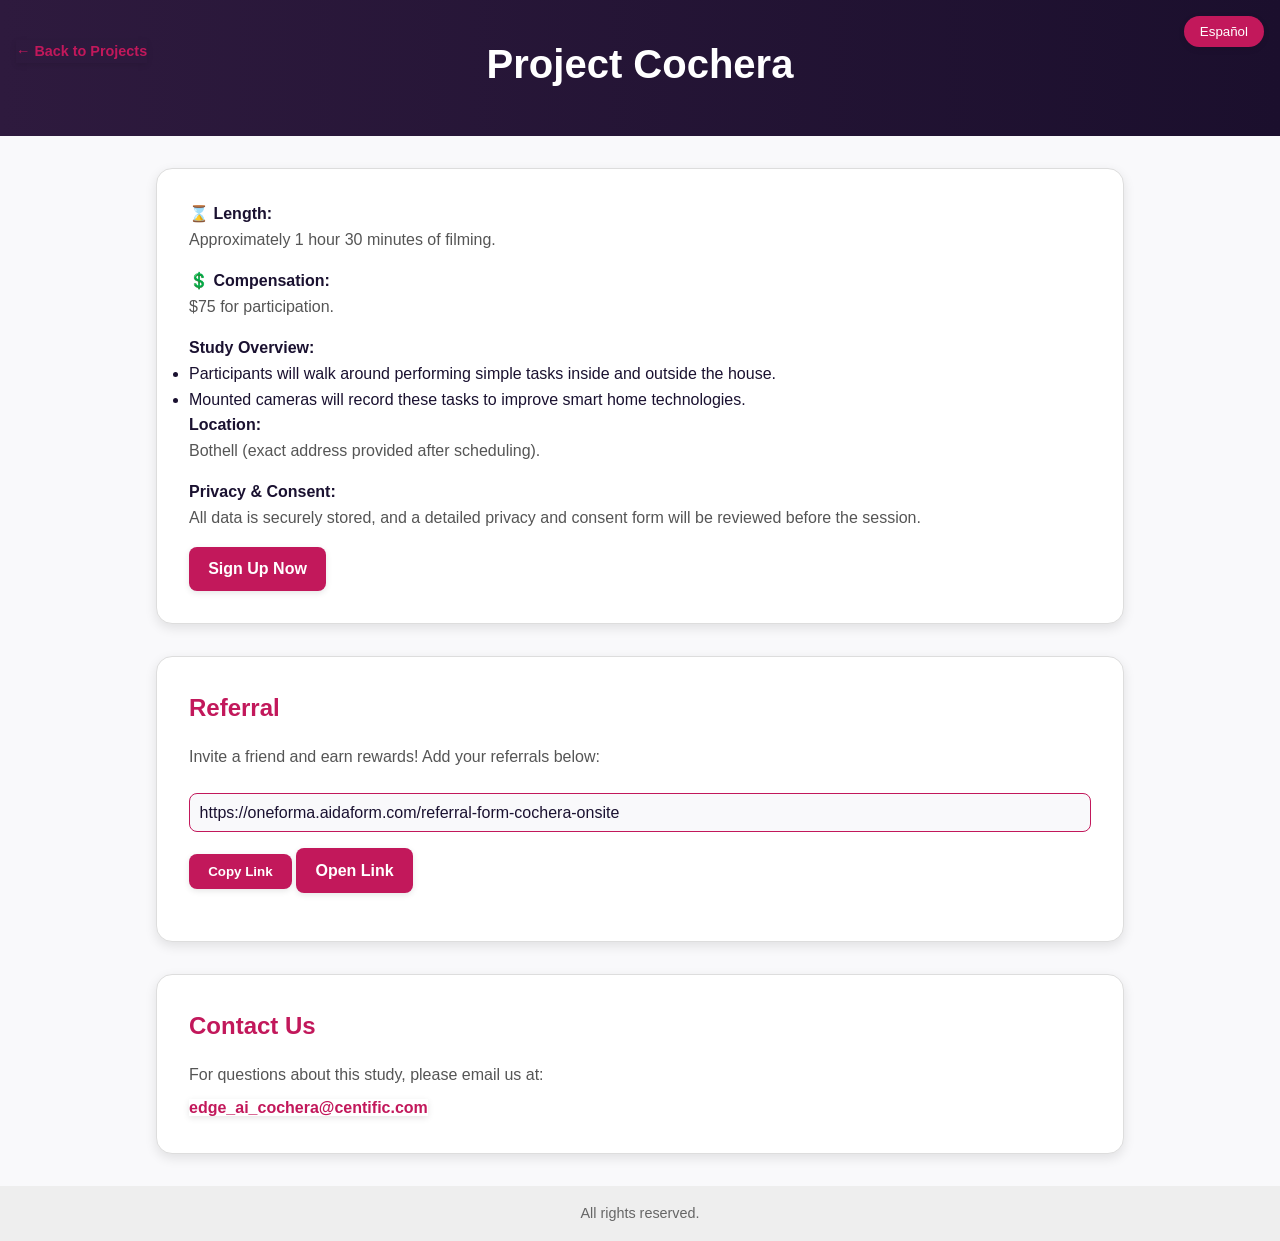
==== project-cochera.html @ 4931bcfb "Initial commit" ====
<!DOCTYPE html>
<html lang="en">
<head>
  <meta charset="UTF-8" />
  <meta name="viewport" content="width=device-width, initial-scale=1.0" />
  <title>Project Cochera</title>
  <link rel="stylesheet" href="style.css" />
</head>
<body>
  <header>
    <a href="index.html" class="back-button" data-en="← Back to Projects" data-es="← Volver a Proyectos">← Back to Projects</a>
    <h1 data-en="Project Cochera" data-es="Proyecto Cochera">Project Cochera</h1>
    <button id="lang-toggle">Español</button>
  </header>

  <main>
    <section class="project-details">
      <div class="description-section">
        <strong data-en="⌛ Length:" data-es="⌛ Duración:"></strong>
        <p data-en="Approximately 1 hour 30 minutes of filming." data-es="Aproximadamente 1 hora y 30 minutos de grabación.">
          Approximately 1 hour 30 minutes of filming.
        </p>
      </div>

      <div class="description-section">
        <strong data-en="💲 Compensation:" data-es="💲 Compensación:"></strong>
        <p data-en="$75 for participation." data-es="$75 por la participación.">$75 for participation.</p>
      </div>

      <div class="description-section">
        <strong data-en="Study Overview:" data-es="Descripción del estudio:"></strong>
        <ul>
          <li data-en="Participants will walk around performing simple tasks inside and outside the house."
              data-es="Los participantes caminarán realizando tareas simples dentro y fuera de la casa.">
            Participants will walk around performing simple tasks inside and outside the house.
          </li>
          <li data-en="Mounted cameras will record these tasks to improve smart home technologies."
              data-es="Cámaras montadas grabarán las tareas para mejorar tecnologías de hogares inteligentes.">
            Mounted cameras will record these tasks to improve smart home technologies.
          </li>
        </ul>
      </div>

      <div class="description-section">
        <strong data-en="Location:" data-es="Ubicación:"></strong>
        <p data-en="Bothell (exact address provided after scheduling)." data-es="Bothell (la dirección exacta se proporcionará después de agendar).">
          Bothell (exact address provided after scheduling).
        </p>
      </div>

      <div class="description-section">
        <strong data-en="Privacy & Consent:" data-es="Privacidad y consentimiento:"></strong>
        <p data-en="All data is securely stored, and a detailed privacy and consent form will be reviewed before the session."
           data-es="Todos los datos se almacenan de forma segura y se revisará un formulario detallado de privacidad y consentimiento antes de la sesión.">
          All data is securely stored, and a detailed privacy and consent form will be reviewed before the session.
        </p>
      </div>

      <a href="https://oneforma.aidaform.com/cochera-demographic-survey" class="signup-button" target="_blank" data-en="Sign Up Now" data-es="Regístrate Ahora">Sign Up Now</a>
    </section>

    <section class="referral-form">
      <h2 data-en="Referral" data-es="Referidos">Referral</h2>
      <p data-en="Invite a friend and earn rewards! Add your referrals below:" data-es="¡Invita a un amigo y gana recompensas! Ponga tus referridos abajo:">
        Invite a friend and earn rewards! Add your referrals below:
      </p>
      <input type="text" id="referral-link" readonly value="https://oneforma.aidaform.com/referral-form-cochera-onsite" />
      <div class="referral-buttons">
        <button id="copy-btn" data-en="Copy Link" data-es="Copiar Enlace">Copy Link</button>
        <a id="open-link" class="signup-button" target="_blank" href="https://oneforma.aidaform.com/referral-form-cochera-onsite" data-en="Open Link" data-es="Abrir Enlace">Open Link</a>
      </div>
      <p id="copy-message"></p>
    </section>

    <section class="contact-info">
      <h2 data-en="Contact Us" data-es="Contáctanos">Contact Us</h2>
      <p data-en="For questions about this study, please email us at:" data-es="Para preguntas sobre este estudio, envíanos un correo a:">
        For questions about this study, please email us at:
      </p>
      <a href="mailto:edge_ai_cochera@centific.com">edge_ai_cochera@centific.com</a>
    </section>
  </main>

  <footer>
    <p data-en="All rights reserved." data-es="Todos los derechos reservados.">All rights reserved.</p>
  </footer>

  <script src="project.js" defer></script>
</body>
</html>
---- style.css ----
/* Root variables - Centific inspired palette */
:root {
  --accent: #C2185B;
  --accent-hover: #A31545;
  --bg-dark: #2E1A3E;
  --text-dark: #1A1130;
  --text-light: #FFFFFF;
  --bg-light: #F9F9FB;
  --card-bg: #fff;
  --border-light: #ddd;
  --shadow: 0 4px 12px rgba(0,0,0,0.1);
  --transition-fast: 0.2s;
  --transition-slow: 0.4s;
}

/* Reset & Base */
* {
  margin: 0;
  padding: 0;
  box-sizing: border-box;
}
html {
  scroll-behavior: smooth;
}
body {
  font-family: 'Segoe UI', Tahoma, Geneva, Verdana, sans-serif;
  background-color: var(--bg-light);
  color: var(--text-dark);
  line-height: 1.6;
  transition: background-color var(--transition-slow), color var(--transition-slow);
}

/* Header */
header {
  background: linear-gradient(90deg, var(--bg-dark), #1B0F2D);
  color: var(--text-light);
  padding: 2rem 1rem;
  text-align: center;
  position: relative;
  /* keep your existing styles, no flex */
}

header .back-button {
  position: absolute;
  left: 1rem;
  top: 2.5rem; /* vertically align roughly with h1 */
  color: var(--accent);
  font-weight: 600;
  text-decoration: none;
  transition: color 0.2s;
  font-size: 0.9rem;
}

header .back-button:hover {
  color: var(--accent-hover);
  text-decoration: underline;
}

header h1 {
  font-size: 2.5rem;
  margin-bottom: 0.5rem;
  /* center text as usual */
}

#lang-toggle {
  position: absolute;
  top: 1rem;
  right: 1rem;
  background-color: var(--accent);
  border: none;
  color: var(--text-light);
  padding: 0.5rem 1rem;
  border-radius: 20px;
  cursor: pointer;
  transition: background-color var(--transition-fast);
}

#lang-toggle:hover {
  background-color: var(--accent-hover);
}


/* Main Layout */
main {
  max-width: 1000px;
  margin: 2rem auto;
  padding: 0 1rem;
}

/* Project Cards - Landing Page */
#projects-list {
  display: grid;
  gap: 2rem;
  grid-template-columns: repeat(auto-fit, minmax(280px, 1fr));
}
.project-card {
  background-color: var(--card-bg);
  border-radius: 16px;
  padding: 2rem;
  box-shadow: var(--shadow);
  transition: transform var(--transition-fast), box-shadow var(--transition-fast);
  border: 1px solid var(--border-light);
  display: flex;
  flex-direction: column;
  justify-content: space-between;
}
.project-card:hover {
  transform: translateY(-6px);
  box-shadow: 0 8px 20px rgba(0,0,0,0.15);
}
.project-card h2 {
  color: var(--accent);
  margin-bottom: 0.75rem;
  font-size: 1.5rem;
}
.project-card p {
  color: #555;
  flex-grow: 1;
  margin-bottom: 1rem;
}

/*about us*/
.about-us-section {
  background-color: var(--card-bg);
  border-radius: 16px;
  padding: 2rem;
  box-shadow: var(--shadow);
  margin-top: 3rem;
  border: 1px solid var(--border-light);
  max-width: 1000px;
  margin-left: auto;
  margin-right: auto;
  color: #555;
}

.about-us-section h2 {
  color: var(--accent);
  margin-bottom: 1rem;
}

.about-us-section p {
  margin-bottom: 1rem;
  font-size: 1.1rem;
  line-height: 1.5;
}


/* Buttons */
.learn-more-button,
.signup-button {
  display: inline-block;
  background-color: var(--accent);
  color: var(--text-light);
  padding: 0.6rem 1.2rem;
  text-decoration: none;
  border-radius: 8px;
  text-align: center;
  font-weight: 600;
  transition: background-color var(--transition-fast), transform var(--transition-fast);
}
.learn-more-button:hover,
.signup-button:hover {
  background-color: var(--accent-hover);
  transform: scale(1.03);
}


button, a {
  box-shadow: 0 2px 6px rgba(0,0,0,0.1);
}
button:active, a:active {
  transform: scale(0.97);
}

.back-button {
  display: inline-block;
  margin-bottom: 1.5rem;
  color: var(--accent);
  text-decoration: none;
  font-weight: 600;
  transition: color 0.2s;
}
.back-button:hover {
  color: var(--accent-hover);
  text-decoration: underline;
}

/* Project Details Page */
.project-details,
.referral-form {
  background-color: var(--card-bg);
  border-radius: 16px;
  padding: 2rem;
  box-shadow: var(--shadow);
  margin-bottom: 2rem;
  border: 1px solid var(--border-light);
}
.project-details h2,
.referral-form h2 {
  color: var(--accent);
  margin-bottom: 1rem;
}
.project-details p,
.referral-form p {
  margin-bottom: 1rem;
  color: #555;
}

/* Referral Input */
.referral-form input {
  width: 100%;
  padding: 0.6rem;
  margin-top: 0.5rem;
  margin-bottom: 1rem;
  border: 1px solid var(--accent);
  border-radius: 8px;
  background-color: var(--bg-light);
  color: var(--text-dark);
  font-size: 1rem;
}

/* Referral Button */
.referral-form button {
  background-color: var(--accent);
  color: var(--text-light);
  padding: 0.6rem 1.2rem;
  border: none;
  border-radius: 8px;
  cursor: pointer;
  font-weight: 600;
  transition: background-color var(--transition-fast), transform var(--transition-fast);
}
.referral-form button:hover {
  background-color: var(--accent-hover);
  transform: scale(1.03);
}

/* Footer */
footer {
  text-align: center;
  padding: 1rem;
  background-color: #eee;
  font-size: 0.9rem;
  color: #666;
}

/*feedback*/
.feedback-form {
  background-color: var(--card-bg);
  border-radius: 16px;
  padding: 2rem;
  box-shadow: var(--shadow);
  margin-bottom: 2rem;
margin-top: 4rem;
  border: 1px solid var(--border-light);
}
.feedback-form h2 {
  color: var(--accent);
  margin-bottom: 1rem;
}
.feedback-form p {
  margin-bottom: 1rem;
  color: #555;
}
.feedback-form textarea {
  width: 100%;
  height: 120px;
  padding: 0.6rem;
  margin-bottom: 1rem;
  border: 1px solid var(--accent);
  border-radius: 8px;
  background-color: var(--bg-light);
  font-size: 1rem;
  resize: vertical;
}
.feedback-form input[type="email"] {
  width: 100%;
  padding: 0.6rem;
  margin-bottom: 1rem;
  border: 1px solid var(--accent);
  border-radius: 8px;
  background-color: var(--bg-light);
  font-size: 1rem;
}
.feedback-form button {
  background-color: var(--accent);
  color: var(--text-light);
  padding: 0.6rem 1.2rem;
  border: none;
  border-radius: 8px;
  cursor: pointer;
  font-weight: 600;
  transition: background-color var(--transition-fast), transform var(--transition-fast);
}
.feedback-form button:hover {
  background-color: var(--accent-hover);
  transform: scale(1.03);
}

.contact-info {
  background-color: var(--card-bg);
  border-radius: 16px;
  padding: 2rem;
  box-shadow: var(--shadow);
  margin-bottom: 2rem;
  border: 1px solid var(--border-light);
  max-width: 1000px;
  margin-left: auto;
  margin-right: auto;
  color: #555;
}

.contact-info h2 {
  color: var(--accent);
  margin-bottom: 1rem;
}

.contact-info p {
  margin-bottom: 0.5rem;
}

.contact-info a {
  color: var(--accent);
  text-decoration: none;
  font-weight: 600;
}

.contact-info a:hover {
  text-decoration: underline;
}

#about-link a {
  color: var(--accent);
  text-decoration: underline;
  cursor: pointer;
  font-weight: 600;
}

#about-link a:hover {
  color: var(--accent-hover);
}



/* Responsive Typography */
@media (max-width: 768px) {
  header h1 {
    font-size: 2rem;
  }
  header p {
    font-size: 1rem;
  }
  .project-card h2 {
    font-size: 1.3rem;
  }
}
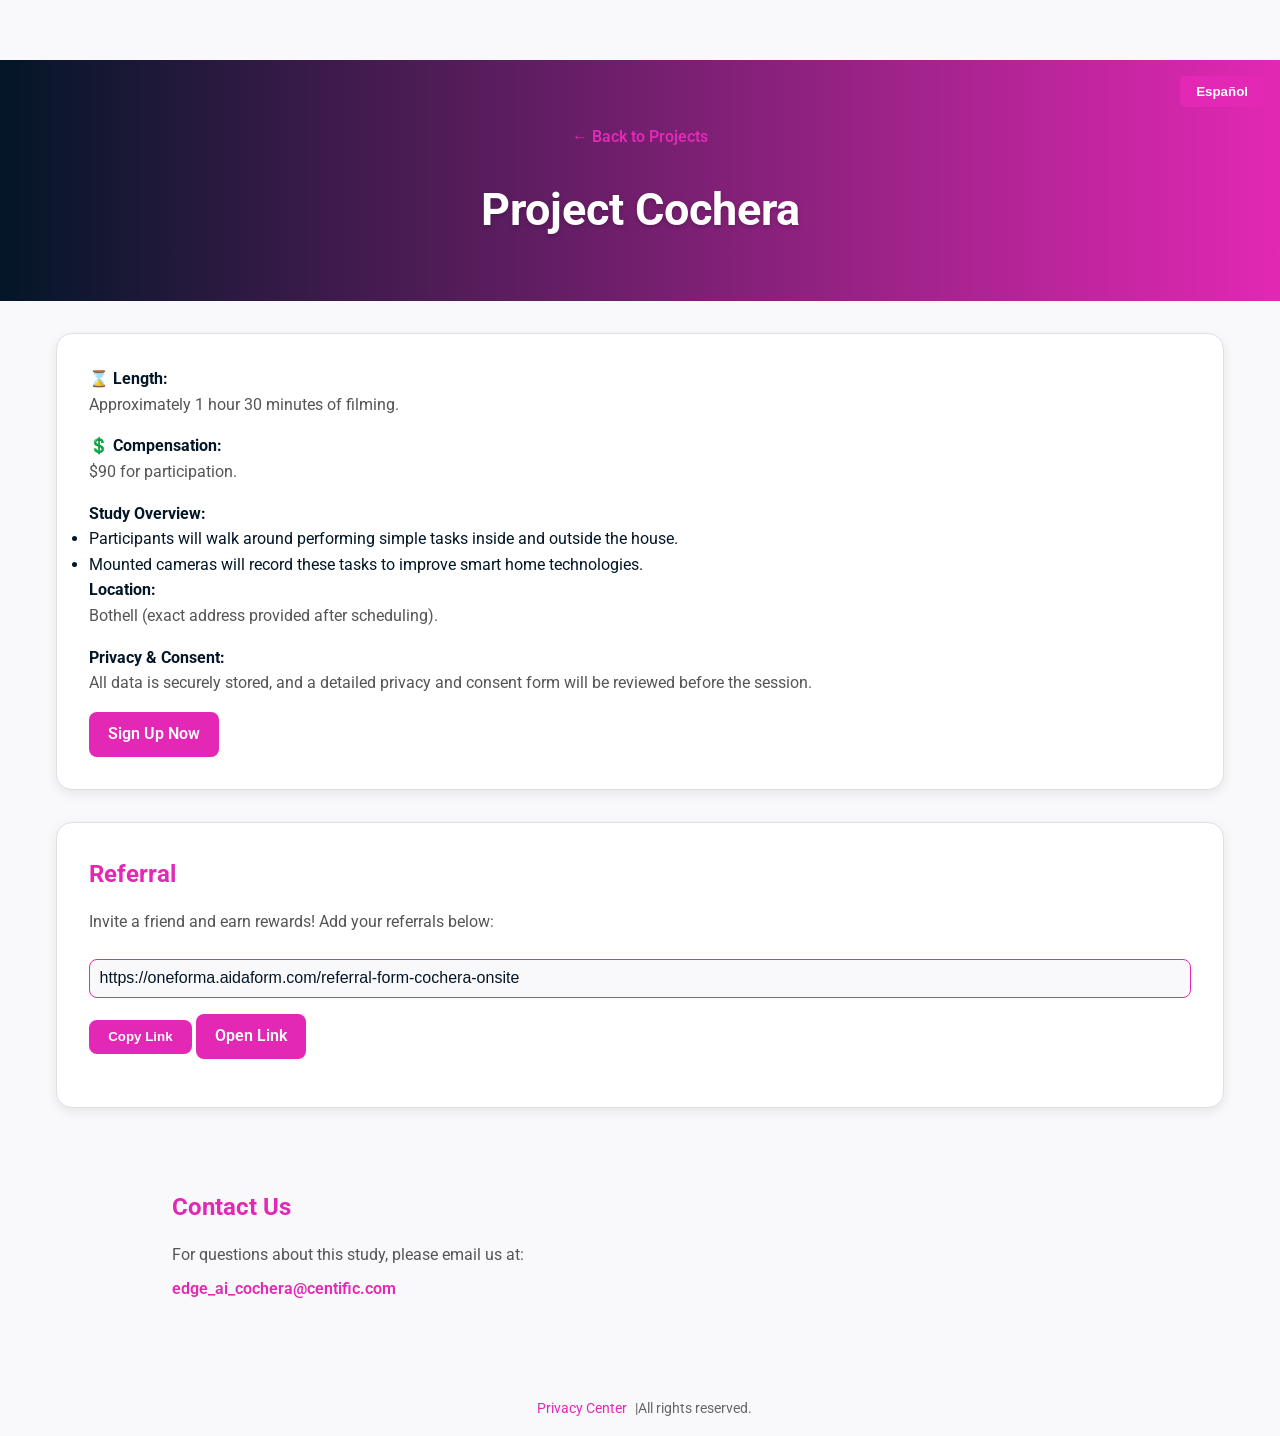
==== commit e7e06106: "renovate website" ====
--- a/project-cochera.html
+++ b/project-cochera.html
@@ -1,18 +1,19 @@
 <!DOCTYPE html>
 <html lang="en">
 <head>
-  <meta charset="UTF-8" />
-  <meta name="viewport" content="width=device-width, initial-scale=1.0" />
-  <title>Project Cochera</title>
-  <link rel="stylesheet" href="style.css" />
+  <meta charset="UTF-8">
+  <meta name="viewport" content="width=device-width, initial-scale=1.0">
+  <title>Project Cochera - Centific</title>
+  <link href="https://fonts.googleapis.com/css2?family=Roboto:wght@400;700&display=swap" rel="stylesheet">
+  <link rel="stylesheet" href="https://cdnjs.cloudflare.com/ajax/libs/font-awesome/6.0.0-beta3/css/all.min.css">
+  <link rel="stylesheet" href="style.css">
 </head>
 <body>
   <header>
     <a href="index.html" class="back-button" data-en="← Back to Projects" data-es="← Volver a Proyectos">← Back to Projects</a>
     <h1 data-en="Project Cochera" data-es="Proyecto Cochera">Project Cochera</h1>
-    <button id="lang-toggle">Español</button>
+    <button id="lang-toggle" aria-label="Toggle language">Español</button>
   </header>
-
   <main>
     <section class="project-details">
       <div class="description-section">
@@ -21,12 +22,10 @@
           Approximately 1 hour 30 minutes of filming.
         </p>
       </div>
-
       <div class="description-section">
         <strong data-en="💲 Compensation:" data-es="💲 Compensación:"></strong>
-        <p data-en="$75 for participation." data-es="$75 por la participación.">$75 for participation.</p>
+        <p data-en="$90 for participation." data-es="$90 por la participación.">$90 for participation.</p>
       </div>
-
       <div class="description-section">
         <strong data-en="Study Overview:" data-es="Descripción del estudio:"></strong>
         <ul>
@@ -40,14 +39,12 @@
           </li>
         </ul>
       </div>
-
       <div class="description-section">
         <strong data-en="Location:" data-es="Ubicación:"></strong>
         <p data-en="Bothell (exact address provided after scheduling)." data-es="Bothell (la dirección exacta se proporcionará después de agendar).">
           Bothell (exact address provided after scheduling).
         </p>
       </div>
-
       <div class="description-section">
         <strong data-en="Privacy & Consent:" data-es="Privacidad y consentimiento:"></strong>
         <p data-en="All data is securely stored, and a detailed privacy and consent form will be reviewed before the session."
@@ -55,10 +52,8 @@
           All data is securely stored, and a detailed privacy and consent form will be reviewed before the session.
         </p>
       </div>
-
       <a href="https://oneforma.aidaform.com/cochera-demographic-survey" class="signup-button" target="_blank" data-en="Sign Up Now" data-es="Regístrate Ahora">Sign Up Now</a>
     </section>
-
     <section class="referral-form">
       <h2 data-en="Referral" data-es="Referidos">Referral</h2>
       <p data-en="Invite a friend and earn rewards! Add your referrals below:" data-es="¡Invita a un amigo y gana recompensas! Ponga tus referridos abajo:">
@@ -71,7 +66,6 @@
       </div>
       <p id="copy-message"></p>
     </section>
-
     <section class="contact-info">
       <h2 data-en="Contact Us" data-es="Contáctanos">Contact Us</h2>
       <p data-en="For questions about this study, please email us at:" data-es="Para preguntas sobre este estudio, envíanos un correo a:">
@@ -80,11 +74,12 @@
       <a href="mailto:edge_ai_cochera@centific.com">edge_ai_cochera@centific.com</a>
     </section>
   </main>
-
   <footer>
-    <p data-en="All rights reserved." data-es="Todos los derechos reservados.">All rights reserved.</p>
+    <div class="footer-links">
+      <a href="privacy.html" data-en="Privacy Center" data-es="Centro de Privacidad">Privacy Center</a> |
+      <span data-en="All rights reserved." data-es="Todos los derechos reservados.">All rights reserved.</span>
+    </div>
   </footer>
-
-  <script src="project.js" defer></script>
+  <script src="project.js"></script>
 </body>
-</html>
+</html>
--- a/style.css
+++ b/style.css
@@ -1,155 +1,529 @@
-/* Root variables - Centific inspired palette */
 :root {
-  --accent: #C2185B;
-  --accent-hover: #A31545;
-  --bg-dark: #2E1A3E;
-  --text-dark: #1A1130;
-  --text-light: #FFFFFF;
-  --bg-light: #F9F9FB;
-  --card-bg: #fff;
-  --border-light: #ddd;
-  --shadow: 0 4px 12px rgba(0,0,0,0.1);
+  --accentPrimary: #e228b4;          /* Centific magenta/pink */
+  --accent-hoverDarker: #b61b69;     /* Hover version of pink */
+  --bg-darkDeep: #031627;            /* Deep navy background/text */
+  --text-darkMain: #031627;          /* Main text color */
+  --text-light: #FFFFFF;             /* Light text on dark */
+  --bg-light: #F9F9FB;               /* Page background */
+  --card-bg: #FFFFFF;                /* Card background */
+  --border-light: #E0E0E0;           /* Light borders */
+  --shadow: 0 4px 12px rgba(0,0,0,0.08);
   --transition-fast: 0.2s;
   --transition-slow: 0.4s;
 }
 
-/* Reset & Base */
+
+
 * {
   margin: 0;
   padding: 0;
   box-sizing: border-box;
 }
+
 html {
   scroll-behavior: smooth;
 }
+
 body {
-  font-family: 'Segoe UI', Tahoma, Geneva, Verdana, sans-serif;
+  font-family: 'Roboto', sans-serif;
   background-color: var(--bg-light);
-  color: var(--text-dark);
+  color: var(--text-darkMain);
   line-height: 1.6;
   transition: background-color var(--transition-slow), color var(--transition-slow);
 }
 
-/* Header */
+.nav-menu {
+  position: fixed;
+  top: 0;
+  left: 0;
+  width: 100%;
+  background-color: var(--card-bg);
+  box-shadow: 0 2px 4px rgba(0,0,0,0.1);
+  z-index: 1000;
+  padding: 1rem;
+}
+
+.nav-menu ul {
+  display: flex;
+  justify-content: center;
+  list-style: none;
+}
+
+.nav-menu li {
+  margin: 0 1rem;
+}
+
+.nav-menu a {
+  color: var(--accentPrimary);
+  text-decoration: none;
+  font-weight: 600;
+  font-size: 1rem;
+  transition: color 0.3s;
+}
+
+.nav-menu a:hover {
+  color: var(--accent-hoverDarker);
+}
+
 header {
-  background: linear-gradient(90deg, var(--bg-dark), #1B0F2D);
+  background: linear-gradient(90deg, var(--bg-darkDeep), var(--accentPrimary));
   color: var(--text-light);
-  padding: 2rem 1rem;
+  padding: 4rem 1rem 3rem;
   text-align: center;
   position: relative;
-  /* keep your existing styles, no flex */
-}
-
-header .back-button {
-  position: absolute;
-  left: 1rem;
-  top: 2.5rem; /* vertically align roughly with h1 */
-  color: var(--accent);
-  font-weight: 600;
-  text-decoration: none;
-  transition: color 0.2s;
-  font-size: 0.9rem;
-}
-
-header .back-button:hover {
-  color: var(--accent-hover);
-  text-decoration: underline;
+  margin-top: 60px; /* Offset for fixed nav */
 }
 
 header h1 {
-  font-size: 2.5rem;
+  font-size: 2.8rem;
   margin-bottom: 0.5rem;
-  /* center text as usual */
+  text-shadow: 0 2px 4px rgba(0,0,0,0.2);
+}
+
+header p {
+  font-size: 1.2rem;
+  max-width: 600px;
+  margin: 0 auto 1rem;
 }
 
 #lang-toggle {
+  background-color: var(--accentPrimary);
+  color: var(--text-light);
+  padding: 0.5rem 1rem;
+  border-radius: 5px;
+  cursor: pointer;
+  transition: background-color 0.3s;
+  border: none;
+  font-weight: 600;
   position: absolute;
   top: 1rem;
   right: 1rem;
-  background-color: var(--accent);
-  border: none;
-  color: var(--text-light);
-  padding: 0.5rem 1rem;
-  border-radius: 20px;
-  cursor: pointer;
-  transition: background-color var(--transition-fast);
 }
 
 #lang-toggle:hover {
-  background-color: var(--accent-hover);
-}
-
-
-/* Main Layout */
+  background-color: var(--accent-hoverDarker);
+}
+
 main {
-  max-width: 1000px;
+  max-width: 1200px;
   margin: 2rem auto;
   padding: 0 1rem;
 }
 
-/* Project Cards - Landing Page */
 #projects-list {
   display: grid;
-  gap: 2rem;
   grid-template-columns: repeat(auto-fit, minmax(280px, 1fr));
-}
+  gap: 3rem;
+  padding: 2rem;
+}
+
 .project-card {
   background-color: var(--card-bg);
   border-radius: 16px;
   padding: 2rem;
   box-shadow: var(--shadow);
-  transition: transform var(--transition-fast), box-shadow var(--transition-fast);
   border: 1px solid var(--border-light);
   display: flex;
   flex-direction: column;
   justify-content: space-between;
-}
+  opacity: 0;
+  animation: fadeIn 0.5s ease-in forwards;
+}
+
+.project-card:nth-child(1) {
+  animation-delay: 0.1s;
+}
+
+.project-card:nth-child(2) {
+  animation-delay: 0.2s;
+}
+
+.project-card:nth-child(3) {
+  animation-delay: 0.3s;
+}
+
+@keyframes fadeIn {
+  to {
+    opacity: 1;
+  }
+}
+
 .project-card:hover {
   transform: translateY(-6px);
   box-shadow: 0 8px 20px rgba(0,0,0,0.15);
 }
+
+.project-card i {
+  color: var(--accentPrimary);
+  font-size: 2rem;
+  margin-bottom: 0.5rem;
+}
+
 .project-card h2 {
-  color: var(--accent);
+  color: var(--accentPrimary);
   margin-bottom: 0.75rem;
   font-size: 1.5rem;
 }
+
 .project-card p {
   color: #555;
   flex-grow: 1;
   margin-bottom: 1rem;
 }
 
-/*about us*/
-.about-us-section {
-  background-color: var(--card-bg);
-  border-radius: 16px;
-  padding: 2rem;
-  box-shadow: var(--shadow);
+.why-participate-section {
+  padding: 3rem 2rem;
   margin-top: 3rem;
-  border: 1px solid var(--border-light);
   max-width: 1000px;
   margin-left: auto;
   margin-right: auto;
+  position: relative;
+}
+
+.why-participate-section::before {
+  content: '';
+  position: absolute;
+  top: 0;
+  left: 0;
+  width: 100%;
+  height: 4px;
+  background: linear-gradient(90deg, var(--accentPrimary), var(--accent-hoverDarker));
+}
+
+.why-participate-section h2 {
+  color: var(--accentPrimary);
+  margin-bottom: 1.5rem;
+  font-size: 2rem;
+}
+
+.why-participate-content {
+  display: grid;
+  grid-template-columns: repeat(auto-fit, minmax(280px, 1fr));
+  gap: 1.5rem;
+}
+
+.why-item {
+  text-align: center;
+}
+
+.why-item i {
+  color: var(--accentPrimary);
+  font-size: 2.5rem;
+  margin-bottom: 1rem;
+}
+
+.why-item h3 {
+  color: var(--accentPrimary);
+  margin-bottom: 0.75rem;
+  font-size: 1.3rem;
+}
+
+.why-item p {
   color: #555;
 }
 
-.about-us-section h2 {
-  color: var(--accent);
-  margin-bottom: 1rem;
-}
-
-.about-us-section p {
+.about-us-section {
+  padding: 3rem 2rem;
+  margin-top: 3rem;
+  max-width: 1000px;
+  margin-left: auto;
+  margin-right: auto;
+}
+
+.about-content {
+  display: flex;
+  gap: 2rem;
+  align-items: center;
+}
+
+.about-text {
+  flex: 1;
+}
+
+.about-text h2 {
+  color: var(--accentPrimary);
+  margin-bottom: 1.5rem;
+  font-size: 2rem;
+}
+
+.about-text p {
   margin-bottom: 1rem;
   font-size: 1.1rem;
   line-height: 1.5;
-}
-
-
-/* Buttons */
-.learn-more-button,
-.signup-button {
+  color: #555;
+}
+
+.about-image {
+  flex: 1;
+}
+
+.about-image img {
+  width: 100%;
+  max-width: 400px;
+  border-radius: 12px;
+  box-shadow: var(--shadow);
+}
+
+.comments-section {
+  padding: 3rem 2rem;
+  margin-top: 3rem;
+  max-width: 1000px;
+  margin-left: auto;
+  margin-right: auto;
+  position: relative;
+}
+
+.comments-section::before {
+  content: '';
+  position: absolute;
+  top: 0;
+  left: 0;
+  width: 100%;
+  height: 4px;
+  background: linear-gradient(90deg, var(--accentPrimary), var(--accent-hoverDarker));
+}
+
+.comments-section h2 {
+  color: var(--accentPrimary);
+  margin-bottom: 1.5rem;
+  font-size: 2rem;
+}
+
+.comment-form {
+  margin-bottom: 2rem;
+}
+
+.comment-form input[type="text"] {
+  width: 100%;
+  padding: 0.6rem;
+  margin-bottom: 1rem;
+  border: 1px solid var(--accentPrimary);
+  border-radius: 8px;
+  background-color: var(--bg-light);
+  font-size: 1rem;
+}
+
+.comment-form textarea {
+  width: 100%;
+  height: 100px;
+  padding: 0.6rem;
+  margin-bottom: 1rem;
+  border: 1px solid var(--accentPrimary);
+  border-radius: 8px;
+  background-color: var(--bg-light);
+  font-size: 1rem;
+  resize: vertical;
+}
+
+.rating {
+  margin-bottom: 1rem;
+}
+
+.star {
+  font-size: 1.5rem;
+  color: #ccc;
+  cursor: pointer;
+  transition: color 0.2s;
+}
+
+.star.selected {
+  color: var(--accentPrimary);
+}
+
+.star:hover,
+.star:hover ~ .star:not(.selected) {
+  color: #ccc; /* Keep stars after the hovered one gray */
+}
+
+.star:hover {
+  color: var(--accentPrimary); /* Highlight the hovered star */
+}
+
+/* Highlight all stars up to the hovered one */
+.rating .star:nth-child(1):hover,
+.rating .star:nth-child(1):hover ~ .star:nth-child(-n+1),
+.rating .star:nth-child(2):hover,
+.rating .star:nth-child(2):hover ~ .star:nth-child(-n+2),
+.rating .star:nth-child(3):hover,
+.rating .star:nth-child(3):hover ~ .star:nth-child(-n+3),
+.rating .star:nth-child(4):hover,
+.rating .star:nth-child(4):hover ~ .star:nth-child(-n+4),
+.rating .star:nth-child(5):hover,
+.rating .star:nth-child(5):hover ~ .star:nth-child(-n+5) {
+  color: var(--accentPrimary); /* Highlight stars up to and including the hovered one */
+}
+
+#submit-comment {
+  background-color: var(--accentPrimary);
+  color: var(--text-light);
+  padding: 0.6rem 1.2rem;
+  border: none;
+  border-radius: 8px;
+  cursor: pointer;
+  font-weight: 600;
+  transition: background-color var(--transition-fast), transform var(--transition-fast);
+}
+
+#submit-comment:hover {
+  background-color: var(--accent-hoverDarker);
+  transform: scale(1.05);
+}
+
+#admin-comment-btn {
+  background: none;
+  color: var(--accentPrimary);
+  padding: 0.3rem 0.6rem;
+  border: none;
+  border-radius: 4px;
+  cursor: pointer;
+  font-weight: 600;
+  font-size: 0.9rem;
+  transition: color var(--transition-fast), transform var(--transition-fast);
+}
+
+#admin-comment-btn:hover {
+  color: var(--accent-hoverDarker);
+  transform: scale(1.05);
+}
+
+.comment-item {
+  background-color: var(--card-bg);
+  border-radius: 8px;
+  padding: 1rem;
+  margin-bottom: 1rem;
+  box-shadow: var(--shadow);
+  position: relative;
+}
+
+.comment-item .comment-meta {
+  color: var(--accentPrimary);
+  font-size: 0.9rem;
+  margin-bottom: 0.5rem;
+}
+
+.comment-item p {
+  color: #555;
+}
+
+.comment-item .rating-display {
+  color: var(--accentPrimary);
+  margin-bottom: 0.5rem;
+}
+
+.delete-comment {
+  position: absolute;
+  top: 1rem;
+  right: 1rem;
+  background-color: var(--accentPrimary);
+  color: var(--text-light);
+  border: none;
+  border-radius: 4px;
+  padding: 0.3rem 0.6rem;
+  cursor: pointer;
+  font-size: 0.8rem;
+  transition: background-color 0.2s;
+}
+
+.delete-comment:hover {
+  background-color: var(--accent-hoverDarker);
+}
+
+#show-more-comments {
+  display: block;
+  margin: 1rem auto;
+  background-color: var(--accentPrimary);
+  color: var(--text-light);
+  padding: 0.6rem 1.2rem;
+  border: none;
+  border-radius: 8px;
+  cursor: pointer;
+  font-weight: 600;
+  transition: background-color var(--transition-fast), transform var(--transition-fast);
+}
+
+#show-more-comments:hover {
+  background-color: var(--accent-hoverDarker);
+  transform: scale(1.05);
+}
+
+#admin-comment-section {
+  display: none;
+  padding: 2rem;
+  background-color: var(--card-bg);
+  border-radius: 8px;
+  box-shadow: var(--shadow);
+  margin: 2rem auto;
+  max-width: 1000px;
+}
+
+#admin-comment-section h2 {
+  color: var(--accentPrimary);
+  margin-bottom: 1rem;
+}
+
+#admin-comment-list .comment-item {
+  margin-bottom: 1rem;
+}
+
+.faq-section {
+  padding: 3rem 2rem;
+  margin-top: 3rem;
+  max-width: 1000px;
+  margin-left: auto;
+  margin-right: auto;
+}
+
+.faq-section h2 {
+  color: var(--accentPrimary);
+  margin-bottom: 2rem;
+  font-size: 2.5rem;
+}
+
+.faq-item {
+  margin-bottom: 1.5rem;
+  background-color: var(--card-bg);
+  border-radius: 12px;
+  box-shadow: var(--shadow);
+  overflow: hidden;
+}
+
+.faq-question {
+  background-color: transparent;
+  color: var(--accentPrimary);
+  padding: 1rem;
+  border: none;
+  border-bottom: 2px solid var(--border-light);
+  width: 100%;
+  text-align: left;
+  font-weight: 600;
+  font-size: 1.2rem;
+  cursor: pointer;
+  transition: color 0.3s;
+  display: flex;
+  align-items: center;
+}
+
+.faq-question:hover {
+  color: var(--accent-hoverDarker);
+}
+
+.faq-icon {
+  margin-right: 0.75rem;
+  font-size: 1.2rem;
+}
+
+.faq-answer {
+  padding: 1.5rem;
+  color: #555;
+  font-size: 1.1rem;
+  line-height: 1.5;
+  display: none;
+  background-color: var(--bg-light);
+}
+
+.learn-more-button, .signup-button {
   display: inline-block;
-  background-color: var(--accent);
+  background-color: var(--accentPrimary);
   color: var(--text-light);
   padding: 0.6rem 1.2rem;
   text-decoration: none;
@@ -158,36 +532,28 @@
   font-weight: 600;
   transition: background-color var(--transition-fast), transform var(--transition-fast);
 }
-.learn-more-button:hover,
-.signup-button:hover {
-  background-color: var(--accent-hover);
-  transform: scale(1.03);
-}
-
-
-button, a {
-  box-shadow: 0 2px 6px rgba(0,0,0,0.1);
-}
-button:active, a:active {
-  transform: scale(0.97);
+
+.learn-more-button:hover, .signup-button:hover {
+  background-color: var(--accent-hoverDarker);
+  transform: scale(1.05);
+  box-shadow: 0 4px 8px rgba(0, 0, 0, 0.1);
 }
 
 .back-button {
   display: inline-block;
   margin-bottom: 1.5rem;
-  color: var(--accent);
+  color: var(--accentPrimary);
   text-decoration: none;
   font-weight: 600;
   transition: color 0.2s;
 }
+
 .back-button:hover {
-  color: var(--accent-hover);
+  color: var(--accent-hoverDarker);
   text-decoration: underline;
 }
 
-/* Project Details Page */
-.project-details,
-.referral-form {
+.project-details, .referral-form {
   background-color: var(--card-bg);
   border-radius: 16px;
   padding: 2rem;
@@ -195,33 +561,31 @@
   margin-bottom: 2rem;
   border: 1px solid var(--border-light);
 }
-.project-details h2,
-.referral-form h2 {
-  color: var(--accent);
-  margin-bottom: 1rem;
-}
-.project-details p,
-.referral-form p {
+
+.project-details h2, .referral-form h2 {
+  color: var(--accentPrimary);
+  margin-bottom: 1rem;
+}
+
+.project-details p, .referral-form p {
   margin-bottom: 1rem;
   color: #555;
 }
 
-/* Referral Input */
 .referral-form input {
   width: 100%;
   padding: 0.6rem;
   margin-top: 0.5rem;
   margin-bottom: 1rem;
-  border: 1px solid var(--accent);
+  border: 1px solid var(--accentPrimary);
   border-radius: 8px;
   background-color: var(--bg-light);
-  color: var(--text-dark);
+  color: var(--text-darkMain);
   font-size: 1rem;
 }
 
-/* Referral Button */
 .referral-form button {
-  background-color: var(--accent);
+  background-color: var(--accentPrimary);
   color: var(--text-light);
   padding: 0.6rem 1.2rem;
   border: none;
@@ -230,60 +594,56 @@
   font-weight: 600;
   transition: background-color var(--transition-fast), transform var(--transition-fast);
 }
+
 .referral-form button:hover {
-  background-color: var(--accent-hover);
+  background-color: var(--accent-hoverDarker);
   transform: scale(1.03);
 }
 
-/* Footer */
-footer {
-  text-align: center;
-  padding: 1rem;
-  background-color: #eee;
-  font-size: 0.9rem;
-  color: #666;
-}
-
-/*feedback*/
 .feedback-form {
   background-color: var(--card-bg);
   border-radius: 16px;
   padding: 2rem;
   box-shadow: var(--shadow);
   margin-bottom: 2rem;
-margin-top: 4rem;
+  margin-top: 4rem;
   border: 1px solid var(--border-light);
 }
+
 .feedback-form h2 {
-  color: var(--accent);
-  margin-bottom: 1rem;
-}
+  color: var(--accentPrimary);
+  margin-bottom: 1rem;
+}
+
 .feedback-form p {
   margin-bottom: 1rem;
   color: #555;
 }
+
 .feedback-form textarea {
   width: 100%;
   height: 120px;
   padding: 0.6rem;
   margin-bottom: 1rem;
-  border: 1px solid var(--accent);
+  border: 1px solid var(--accentPrimary);
   border-radius: 8px;
   background-color: var(--bg-light);
   font-size: 1rem;
   resize: vertical;
 }
+
 .feedback-form input[type="email"] {
   width: 100%;
   padding: 0.6rem;
   margin-bottom: 1rem;
-  border: 1px solid var(--accent);
+  border: 1px solid var(--accentPrimary);
   border-radius: 8px;
   background-color: var(--bg-light);
   font-size: 1rem;
 }
+
 .feedback-form button {
-  background-color: var(--accent);
+  background-color: var(--accentPrimary);
   color: var(--text-light);
   padding: 0.6rem 1.2rem;
   border: none;
@@ -292,35 +652,32 @@
   font-weight: 600;
   transition: background-color var(--transition-fast), transform var(--transition-fast);
 }
+
 .feedback-form button:hover {
-  background-color: var(--accent-hover);
-  transform: scale(1.03);
+  background-color: var(--accent-hoverDarker);
+  transform: scale(1.05);
 }
 
 .contact-info {
-  background-color: var(--card-bg);
-  border-radius: 16px;
-  padding: 2rem;
-  box-shadow: var(--shadow);
+  padding: 3rem 2rem;
   margin-bottom: 2rem;
-  border: 1px solid var(--border-light);
   max-width: 1000px;
   margin-left: auto;
   margin-right: auto;
-  color: #555;
 }
 
 .contact-info h2 {
-  color: var(--accent);
+  color: var(--accentPrimary);
   margin-bottom: 1rem;
 }
 
 .contact-info p {
   margin-bottom: 0.5rem;
+  color: #555;
 }
 
 .contact-info a {
-  color: var(--accent);
+  color: var(--accentPrimary);
   text-decoration: none;
   font-weight: 600;
 }
@@ -330,27 +687,114 @@
 }
 
 #about-link a {
-  color: var(--accent);
+  color: var(--accentPrimary);
   text-decoration: underline;
   cursor: pointer;
   font-weight: 600;
 }
 
 #about-link a:hover {
-  color: var(--accent-hover);
-}
-
-
-
-/* Responsive Typography */
+  color: var(--accent-hoverDarker);
+}
+
+footer {
+  text-align: center;
+  padding: 1rem;
+  background-color: var(--bg-light);
+  font-size: 0.9rem;
+  color: #666;
+}
+
+.footer-links {
+  display: flex;
+  align-items: center;
+  justify-content: center;
+  position: relative;
+}
+
+.footer-links #admin-comment-btn {
+  position: absolute;
+  left: 1rem;
+}
+
+.footer-links a {
+  color: var(--accentPrimary);
+  text-decoration: none;
+  margin: 0 0.5rem;
+}
+
+.footer-links a:hover {
+  text-decoration: underline;
+}
+
+section {
+  scroll-margin-top: 120px; /* Adjust based on navbar height */
+}
+
+
+
 @media (max-width: 768px) {
+  .nav-menu ul {
+    flex-wrap: wrap;
+    justify-content: center;
+  }
+  .nav-menu li {
+    margin: 0.5rem;
+  }
+  #projects-list {
+    grid-template-columns: 1fr;
+  }
+  header {
+    padding: 3rem 1rem;
+  }
   header h1 {
     font-size: 2rem;
   }
   header p {
     font-size: 1rem;
   }
+  .why-participate-section, .about-us-section, .comments-section, .faq-section {
+    padding: 2rem 1rem;
+  }
+  .about-content {
+    flex-direction: column;
+  }
+  .about-image img {
+    max-width: 100%;
+  }
+  .why-participate-content {
+    grid-template-columns: 1fr;
+  }
+  .footer-links {
+    flex-direction: column;
+    align-items: center;
+  }
+  .footer-links #admin-comment-btn {
+    position: static;
+    margin-bottom: 0.5rem;
+  }
+}
+
+@media (max-width: 480px) {
   .project-card h2 {
-    font-size: 1.3rem;
-  }
-}
+    font-size: 1.2rem;
+  }
+  .project-card p {
+    font-size: 0.9rem;
+  }
+  .feedback-form textarea, .feedback-form input[type="email"], .comment-form input[type="text"] {
+    font-size: 0.9rem;
+  }
+  .faq-section h2 {
+    font-size: 2rem;
+  }
+  .faq-question {
+    font-size: 1rem;
+  }
+  .faq-answer {
+    font-size: 1rem;
+  }
+  .nav-menu a {
+    font-size: 0.9rem;
+  }
+}
